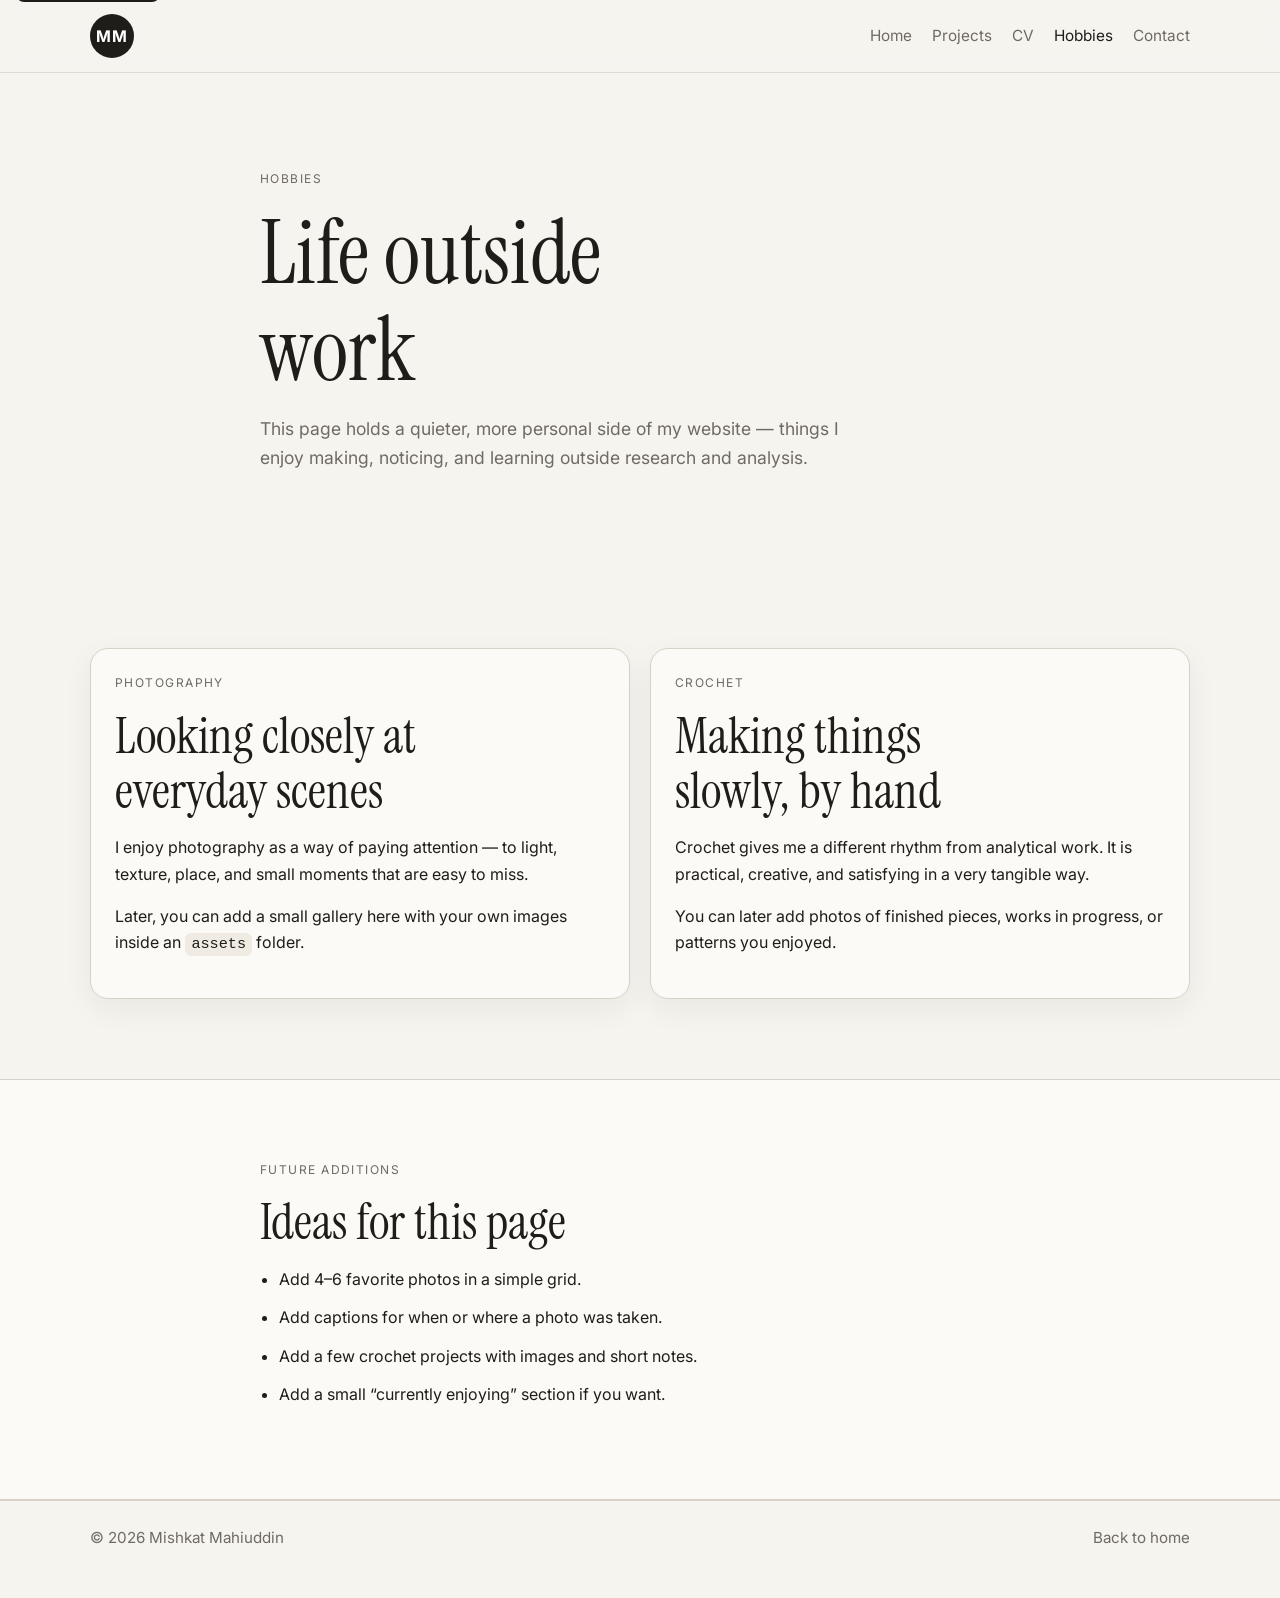
==== hobbies.html @ cae838ce "Add files via upload" ====
<!DOCTYPE html>
<html lang="en">
<head>
  <meta charset="UTF-8" />
  <meta name="viewport" content="width=device-width, initial-scale=1.0" />
  <title>Hobbies | Mishkat Mahiuddin</title>
  <meta
    name="description"
    content="Hobbies and interests of Mishkat Mahiuddin, including photography and crochet."
  />
  <link rel="preconnect" href="https://fonts.googleapis.com" />
  <link rel="preconnect" href="https://fonts.gstatic.com" crossorigin />
  <link
    href="https://fonts.googleapis.com/css2?family=Instrument+Serif:ital@0;1&family=Inter:wght@400;500;600;700&display=swap"
    rel="stylesheet"
  />
  <link rel="stylesheet" href="style.css" />
</head>
<body>
  <a class="skip-link" href="#main">Skip to content</a>

  <header class="site-header">
    <div class="container nav-wrap">
      <a href="index.html" class="brand">MM</a>
      <nav class="nav" aria-label="Main navigation">
        <a href="index.html">Home</a>
        <a href="index.html#projects">Projects</a>
        <a href="index.html#cv">CV</a>
        <a href="hobbies.html" aria-current="page">Hobbies</a>
        <a href="index.html#contact">Contact</a>
      </nav>
    </div>
  </header>

  <main id="main">
    <section class="section page-hero">
      <div class="container narrow">
        <p class="section-label">Hobbies</p>
        <h1>Life outside work</h1>
        <p class="hero-text">
          This page holds a quieter, more personal side of my website — things I enjoy making,
          noticing, and learning outside research and analysis.
        </p>
      </div>
    </section>

    <section class="section">
      <div class="container">
        <div class="hobby-grid">
          <article class="hobby-card">
            <p class="card-tag">Photography</p>
            <h2>Looking closely at everyday scenes</h2>
            <p>
              I enjoy photography as a way of paying attention — to light, texture, place, and small
              moments that are easy to miss.
            </p>
            <p>
              Later, you can add a small gallery here with your own images inside an
              <code>assets</code> folder.
            </p>
          </article>

          <article class="hobby-card">
            <p class="card-tag">Crochet</p>
            <h2>Making things slowly, by hand</h2>
            <p>
              Crochet gives me a different rhythm from analytical work. It is practical, creative,
              and satisfying in a very tangible way.
            </p>
            <p>
              You can later add photos of finished pieces, works in progress, or patterns you enjoyed.
            </p>
          </article>
        </div>
      </div>
    </section>

    <section class="section section-alt">
      <div class="container narrow">
        <p class="section-label">Future additions</p>
        <h2>Ideas for this page</h2>
        <ul class="plain-list">
          <li>Add 4–6 favorite photos in a simple grid.</li>
          <li>Add captions for when or where a photo was taken.</li>
          <li>Add a few crochet projects with images and short notes.</li>
          <li>Add a small “currently enjoying” section if you want.</li>
        </ul>
      </div>
    </section>
  </main>

  <footer class="site-footer">
    <div class="container footer-wrap">
      <p>© 2026 Mishkat Mahiuddin</p>
      <a href="index.html">Back to home</a>
    </div>
  </footer>
</body>
</html>
---- style.css ----
:root {
  --bg: #f6f4ef;
  --surface: #fbfaf7;
  --surface-2: #efeae2;
  --text: #1f1d1a;
  --muted: #6f6a62;
  --border: #d8d1c7;
  --accent: #1f5f63;
  --accent-dark: #184b4e;
  --accent-soft: #d7e7e6;
  --shadow: 0 10px 30px rgba(31, 29, 26, 0.06);

  --container: 1100px;
  --narrow: 760px;

  --font-body: "Inter", sans-serif;
  --font-display: "Instrument Serif", serif;

  --radius: 18px;
}

*,
*::before,
*::after {
  box-sizing: border-box;
}

html {
  scroll-behavior: smooth;
}

body {
  margin: 0;
  font-family: var(--font-body);
  background: var(--bg);
  color: var(--text);
  line-height: 1.65;
}

img {
  max-width: 100%;
  display: block;
}

a {
  color: inherit;
  text-decoration: none;
}

code {
  font-family: ui-monospace, SFMono-Regular, Menlo, Consolas, monospace;
  background: var(--surface-2);
  padding: 0.15rem 0.4rem;
  border-radius: 6px;
  font-size: 0.95em;
}

.skip-link {
  position: absolute;
  left: 1rem;
  top: -3rem;
  background: var(--text);
  color: white;
  padding: 0.75rem 1rem;
  border-radius: 8px;
  z-index: 100;
}

.skip-link:focus {
  top: 1rem;
}

.container {
  width: min(100% - 2rem, var(--container));
  margin-inline: auto;
}

.narrow {
  width: min(100%, var(--narrow));
}

.section {
  padding: 5rem 0;
}

.section-alt {
  background: var(--surface);
  border-top: 1px solid var(--border);
  border-bottom: 1px solid var(--border);
}

.site-header {
  position: sticky;
  top: 0;
  z-index: 10;
  backdrop-filter: blur(10px);
  background: rgba(246, 244, 239, 0.88);
  border-bottom: 1px solid rgba(216, 209, 199, 0.7);
}

.nav-wrap {
  display: flex;
  align-items: center;
  justify-content: space-between;
  min-height: 72px;
  gap: 1rem;
}

.brand {
  width: 44px;
  height: 44px;
  border-radius: 999px;
  display: grid;
  place-items: center;
  background: var(--text);
  color: white;
  font-weight: 700;
  letter-spacing: 0.04em;
}

.nav {
  display: flex;
  flex-wrap: wrap;
  gap: 1rem 1.25rem;
}

.nav a {
  color: var(--muted);
  font-size: 0.96rem;
}

.nav a:hover,
.nav a[aria-current="page"] {
  color: var(--text);
}

.hero {
  padding-top: 6rem;
}

.hero-grid {
  display: grid;
  grid-template-columns: 1.5fr 0.9fr;
  gap: 2rem;
  align-items: end;
}

.eyebrow,
.section-label,
.card-tag {
  text-transform: uppercase;
  letter-spacing: 0.12em;
  font-size: 0.75rem;
  color: var(--muted);
}

h1,
h2,
h3 {
  margin: 0 0 1rem;
  line-height: 1.1;
  font-weight: 400;
  font-family: var(--font-display);
}

h1 {
  font-size: clamp(3rem, 7vw, 5.5rem);
  max-width: 10ch;
}

h2 {
  font-size: clamp(2rem, 4vw, 3.1rem);
  max-width: 14ch;
}

h3 {
  font-size: 1.5rem;
}

p {
  margin: 0 0 1rem;
  max-width: 68ch;
}

.hero-text {
  font-size: 1.1rem;
  color: var(--muted);
  max-width: 56ch;
}

.hero-actions {
  display: flex;
  flex-wrap: wrap;
  gap: 0.9rem;
  margin-top: 1.75rem;
}

.button {
  display: inline-flex;
  align-items: center;
  justify-content: center;
  min-height: 44px;
  padding: 0.85rem 1.2rem;
  border-radius: 999px;
  font-weight: 600;
  transition: 180ms ease;
  border: 1px solid transparent;
}

.button-primary {
  background: var(--accent);
  color: white;
}

.button-primary:hover {
  background: var(--accent-dark);
}

.button-secondary {
  border-color: var(--border);
  background: transparent;
}

.button-secondary:hover {
  background: var(--surface);
}

.hero-card,
.project-card,
.info-card,
.hobby-card,
.cv-box {
  background: var(--surface);
  border: 1px solid var(--border);
  border-radius: var(--radius);
  box-shadow: var(--shadow);
}

.hero-card {
  padding: 1.5rem;
}

.hero-card h2 {
  font-size: 1.6rem;
  margin-bottom: 1rem;
}

.meta-list {
  margin: 0;
  padding-left: 1.1rem;
  color: var(--muted);
}

.section-head {
  display: flex;
  align-items: end;
  justify-content: space-between;
  gap: 1rem 2rem;
  margin-bottom: 2rem;
}

.section-note {
  color: var(--muted);
  max-width: 34ch;
}

.card-grid,
.hobby-grid,
.two-col,
.contact-list {
  display: grid;
  gap: 1.25rem;
}

.card-grid {
  grid-template-columns: repeat(3, minmax(0, 1fr));
}

.two-col,
.hobby-grid {
  grid-template-columns: repeat(2, minmax(0, 1fr));
}

.project-card,
.info-card,
.hobby-card {
  padding: 1.5rem;
}

.project-card h3,
.info-card h3 {
  margin-top: 0.5rem;
  font-family: var(--font-body);
  font-weight: 600;
  line-height: 1.25;
}

.card-meta {
  color: var(--muted);
  font-size: 0.95rem;
}

.text-link {
  color: var(--accent);
  font-weight: 600;
}

.cv-box {
  padding: 1.5rem;
  margin-top: 1.5rem;
}

.contact-list {
  grid-template-columns: repeat(auto-fit, minmax(200px, 1fr));
  margin-top: 1.5rem;
}

.contact-list a {
  display: block;
  padding: 1rem 1.1rem;
  background: var(--surface);
  border: 1px solid var(--border);
  border-radius: 14px;
}

.contact-list a:hover {
  border-color: var(--accent);
  color: var(--accent);
}

.page-hero {
  padding-top: 6rem;
}

.plain-list {
  padding-left: 1.2rem;
  margin: 1rem 0 0;
}

.plain-list li {
  margin-bottom: 0.75rem;
}

.site-footer {
  padding: 1.5rem 0 2rem;
  border-top: 1px solid var(--border);
}

.footer-wrap {
  display: flex;
  justify-content: space-between;
  gap: 1rem;
  flex-wrap: wrap;
  color: var(--muted);
  font-size: 0.95rem;
}

@media (max-width: 900px) {
  .hero-grid,
  .card-grid,
  .two-col,
  .hobby-grid {
    grid-template-columns: 1fr;
  }

  .section-head {
    align-items: start;
    flex-direction: column;
  }

  h1 {
    max-width: 12ch;
  }
}

@media (max-width: 640px) {
  .section {
    padding: 4rem 0;
  }

  .nav-wrap {
    align-items: flex-start;
    padding: 0.9rem 0;
    flex-direction: column;
  }

  .nav {
    gap: 0.8rem 1rem;
  }

  .hero {
    padding-top: 4.5rem;
  }

  .button {
    width: 100%;
  }

  .hero-actions {
    flex-direction: column;
  }
}
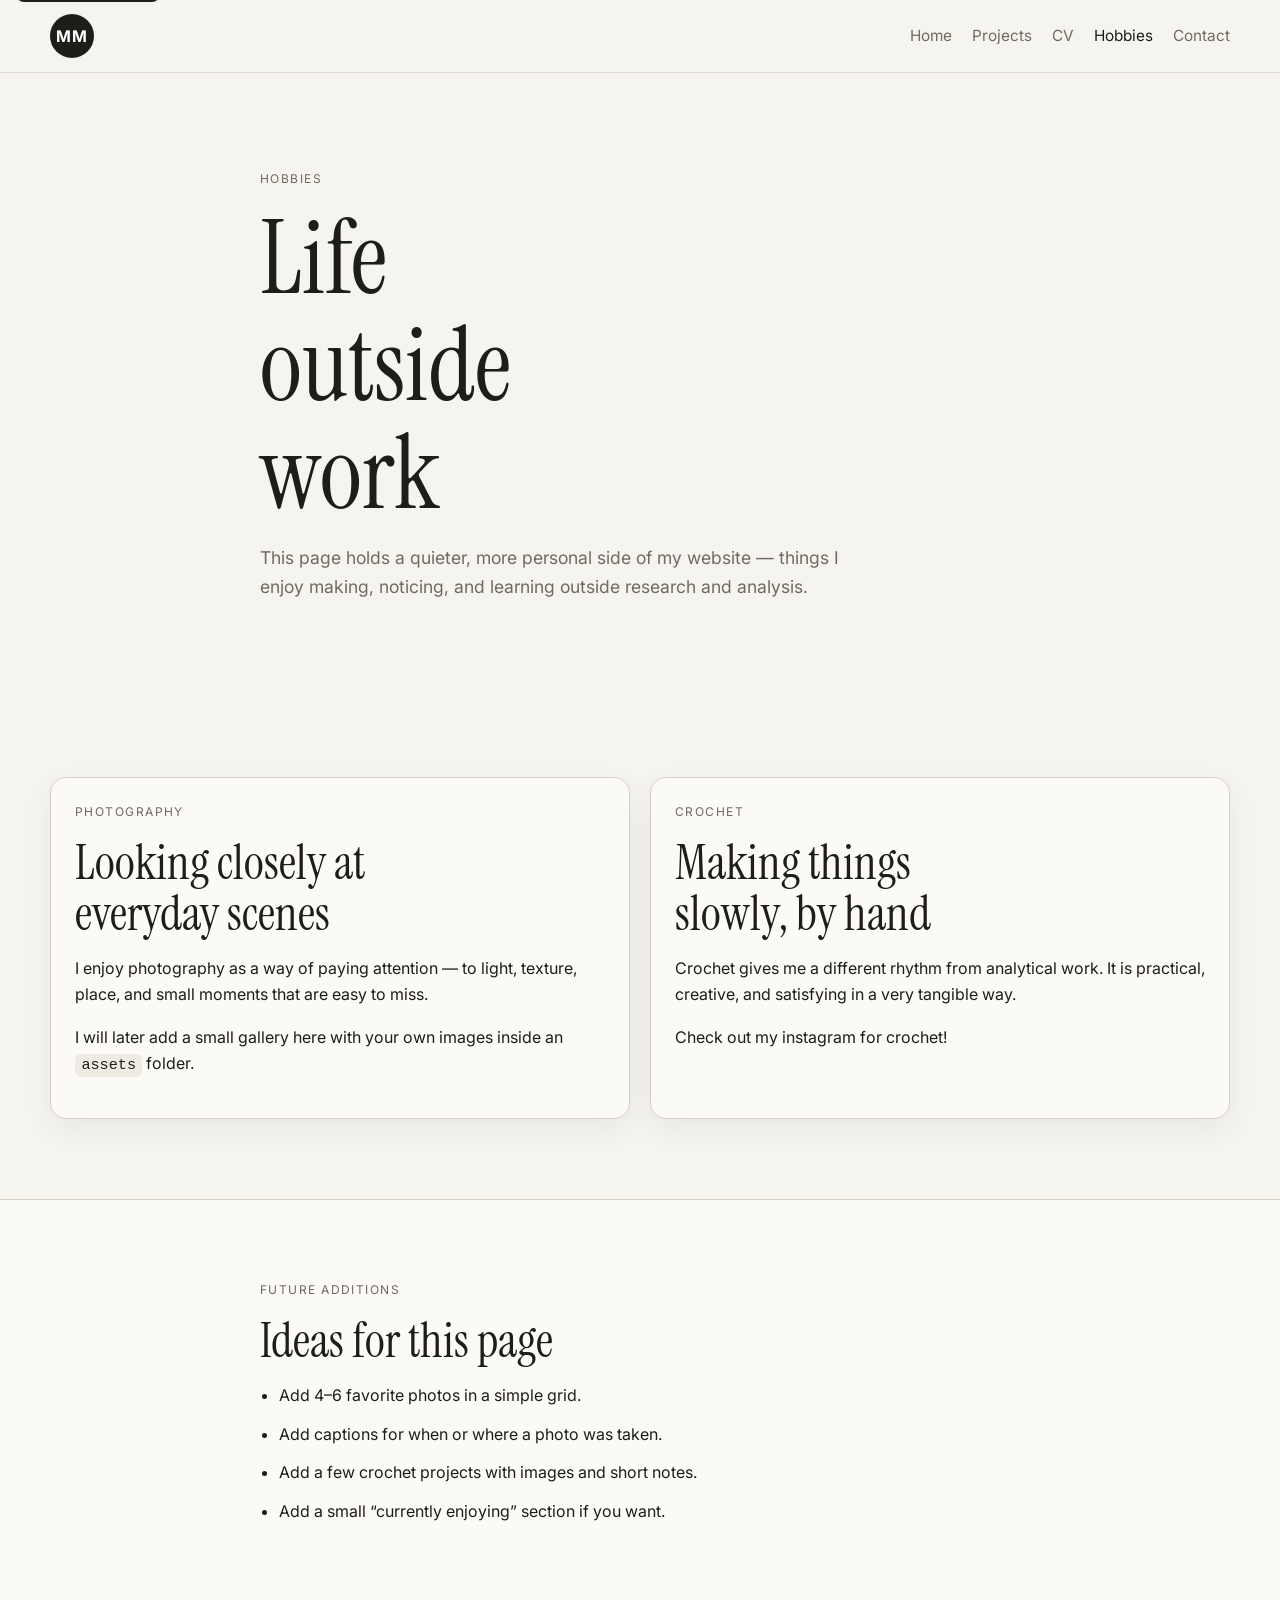
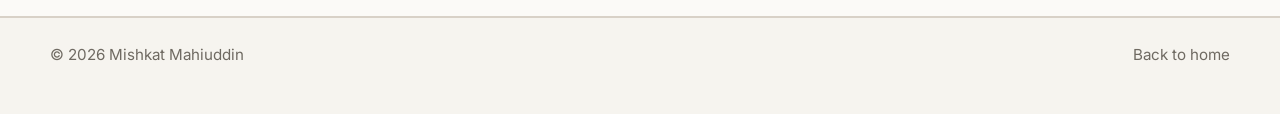
==== commit d2245a35: "Update hobbies.html" ====
--- a/hobbies.html
+++ b/hobbies.html
@@ -55,7 +55,7 @@
               moments that are easy to miss.
             </p>
             <p>
-              Later, you can add a small gallery here with your own images inside an
+             I will later add a small gallery here with your own images inside an
               <code>assets</code> folder.
             </p>
           </article>
@@ -68,7 +68,7 @@
               and satisfying in a very tangible way.
             </p>
             <p>
-              You can later add photos of finished pieces, works in progress, or patterns you enjoyed.
+             <a href="https://www.instagram.com/hobby.kat/?hl=en"> Check out my instagram for crochet! </a>
             </p>
           </article>
         </div>
@@ -96,4 +96,4 @@
     </div>
   </footer>
 </body>
-</html>+</html>
--- a/style.css
+++ b/style.css
@@ -5,18 +5,18 @@
   --text: #1f1d1a;
   --muted: #6f6a62;
   --border: #d8d1c7;
-  --accent: #1f5f63;
-  --accent-dark: #184b4e;
-  --accent-soft: #d7e7e6;
+  --accent: #1f6b70;
+  --accent-dark: #184f53;
   --shadow: 0 10px 30px rgba(31, 29, 26, 0.06);
 
-  --container: 1100px;
+  --container: 1180px;
   --narrow: 760px;
 
   --font-body: "Inter", sans-serif;
   --font-display: "Instrument Serif", serif;
 
-  --radius: 18px;
+  --radius-lg: 22px;
+  --radius-md: 16px;
 }
 
 *,
@@ -31,14 +31,15 @@
 
 body {
   margin: 0;
-  font-family: var(--font-body);
   background: var(--bg);
   color: var(--text);
+  font-family: var(--font-body);
   line-height: 1.65;
 }
 
 img {
   max-width: 100%;
+  height: auto;
   display: block;
 }
 
@@ -60,7 +61,7 @@
   left: 1rem;
   top: -3rem;
   background: var(--text);
-  color: white;
+  color: #fff;
   padding: 0.75rem 1rem;
   border-radius: 8px;
   z-index: 100;
@@ -92,17 +93,17 @@
 .site-header {
   position: sticky;
   top: 0;
-  z-index: 10;
+  z-index: 50;
+  background: rgba(246, 244, 239, 0.9);
   backdrop-filter: blur(10px);
-  background: rgba(246, 244, 239, 0.88);
-  border-bottom: 1px solid rgba(216, 209, 199, 0.7);
+  border-bottom: 1px solid rgba(216, 209, 199, 0.8);
 }
 
 .nav-wrap {
+  min-height: 72px;
   display: flex;
   align-items: center;
   justify-content: space-between;
-  min-height: 72px;
   gap: 1rem;
 }
 
@@ -113,7 +114,7 @@
   display: grid;
   place-items: center;
   background: var(--text);
-  color: white;
+  color: #fff;
   font-weight: 700;
   letter-spacing: 0.04em;
 }
@@ -132,17 +133,6 @@
 .nav a:hover,
 .nav a[aria-current="page"] {
   color: var(--text);
-}
-
-.hero {
-  padding-top: 6rem;
-}
-
-.hero-grid {
-  display: grid;
-  grid-template-columns: 1.5fr 0.9fr;
-  gap: 2rem;
-  align-items: end;
 }
 
 .eyebrow,
@@ -158,23 +148,23 @@
 h2,
 h3 {
   margin: 0 0 1rem;
-  line-height: 1.1;
+  line-height: 1.05;
   font-weight: 400;
   font-family: var(--font-display);
 }
 
 h1 {
-  font-size: clamp(3rem, 7vw, 5.5rem);
-  max-width: 10ch;
+  font-size: clamp(3.6rem, 8vw, 6.6rem);
+  max-width: 7ch;
 }
 
 h2 {
-  font-size: clamp(2rem, 4vw, 3.1rem);
+  font-size: clamp(2rem, 4vw, 3rem);
   max-width: 14ch;
 }
 
 h3 {
-  font-size: 1.5rem;
+  font-size: 1.45rem;
 }
 
 p {
@@ -188,41 +178,56 @@
   max-width: 56ch;
 }
 
+.hero {
+  padding-top: 4.5rem;
+  padding-bottom: 4rem;
+}
+
+.hero-grid {
+  display: grid;
+  grid-template-columns: minmax(0, 1.3fr) minmax(320px, 420px);
+  gap: 3rem;
+  align-items: start;
+}
+
+.hero-copy {
+  display: flex;
+  flex-direction: column;
+  justify-content: flex-start;
+}
+
 .hero-actions {
   display: flex;
   flex-wrap: wrap;
   gap: 0.9rem;
-  margin-top: 1.75rem;
-}
-
-.button {
-  display: inline-flex;
-  align-items: center;
-  justify-content: center;
-  min-height: 44px;
-  padding: 0.85rem 1.2rem;
-  border-radius: 999px;
-  font-weight: 600;
-  transition: 180ms ease;
-  border: 1px solid transparent;
-}
-
-.button-primary {
-  background: var(--accent);
-  color: white;
-}
-
-.button-primary:hover {
-  background: var(--accent-dark);
-}
-
-.button-secondary {
-  border-color: var(--border);
-  background: transparent;
-}
-
-.button-secondary:hover {
+  margin-top: 1.5rem;
+  margin-bottom: 0;
+}
+
+.hero-side {
+  display: flex;
+  flex-direction: column;
+  gap: 0;
+  align-items: stretch;
+}
+
+.hero-image-wrap {
+  width: 100%;
+  margin: 0;
+  line-height: 0;
+}
+
+.profile-photo {
+  display: block;
+  width: 100%;
+  aspect-ratio: 4 / 5;
+  object-fit: cover;
+  margin: 0;
   background: var(--surface);
+  border: 1px solid var(--border);
+  border-bottom: 0;
+  border-radius: var(--radius-lg) var(--radius-lg) 0 0;
+  box-shadow: var(--shadow);
 }
 
 .hero-card,
@@ -232,23 +237,61 @@
 .cv-box {
   background: var(--surface);
   border: 1px solid var(--border);
-  border-radius: var(--radius);
   box-shadow: var(--shadow);
 }
 
-.hero-card {
+.quick-profile {
+  width: 100%;
+  margin: 0;
   padding: 1.5rem;
-}
-
-.hero-card h2 {
-  font-size: 1.6rem;
-  margin-bottom: 1rem;
+  border-top: 0;
+  border-radius: 0 0 var(--radius-lg) var(--radius-lg);
+}
+
+.quick-profile h2 {
+  font-size: 1.45rem;
+  margin-bottom: 0.8rem;
+  max-width: 10ch;
 }
 
 .meta-list {
   margin: 0;
-  padding-left: 1.1rem;
-  color: var(--muted);
+  padding-left: 1.25rem;
+  color: var(--muted);
+}
+
+.meta-list li + li {
+  margin-top: 0.55rem;
+}
+
+.button {
+  display: inline-flex;
+  align-items: center;
+  justify-content: center;
+  min-height: 44px;
+  padding: 0.85rem 1.25rem;
+  border-radius: 999px;
+  font-weight: 600;
+  transition: 180ms ease;
+  border: 1px solid transparent;
+}
+
+.button-primary {
+  background: var(--accent);
+  color: #fff;
+}
+
+.button-primary:hover {
+  background: var(--accent-dark);
+}
+
+.button-secondary {
+  background: transparent;
+  border-color: var(--border);
+}
+
+.button-secondary:hover {
+  background: var(--surface);
 }
 
 .section-head {
@@ -265,8 +308,8 @@
 }
 
 .card-grid,
+.two-col,
 .hobby-grid,
-.two-col,
 .contact-list {
   display: grid;
   gap: 1.25rem;
@@ -285,6 +328,7 @@
 .info-card,
 .hobby-card {
   padding: 1.5rem;
+  border-radius: var(--radius-md);
 }
 
 .project-card h3,
@@ -308,6 +352,7 @@
 .cv-box {
   padding: 1.5rem;
   margin-top: 1.5rem;
+  border-radius: var(--radius-md);
 }
 
 .contact-list {
@@ -355,8 +400,16 @@
   font-size: 0.95rem;
 }
 
-@media (max-width: 900px) {
-  .hero-grid,
+@media (max-width: 980px) {
+  .hero-grid {
+    grid-template-columns: 1fr;
+    gap: 2rem;
+  }
+
+  .hero-side {
+    max-width: 380px;
+  }
+
   .card-grid,
   .two-col,
   .hobby-grid {
@@ -364,12 +417,8 @@
   }
 
   .section-head {
+    flex-direction: column;
     align-items: start;
-    flex-direction: column;
-  }
-
-  h1 {
-    max-width: 12ch;
   }
 }
 
@@ -379,9 +428,9 @@
   }
 
   .nav-wrap {
+    flex-direction: column;
     align-items: flex-start;
     padding: 0.9rem 0;
-    flex-direction: column;
   }
 
   .nav {
@@ -389,14 +438,23 @@
   }
 
   .hero {
-    padding-top: 4.5rem;
+    padding-top: 3.5rem;
+  }
+
+  h1 {
+    max-width: 8ch;
+    font-size: clamp(3rem, 16vw, 4.8rem);
+  }
+
+  .hero-actions {
+    flex-direction: column;
   }
 
   .button {
     width: 100%;
   }
 
-  .hero-actions {
-    flex-direction: column;
-  }
-}+  .hero-side {
+    max-width: 100%;
+  }
+}
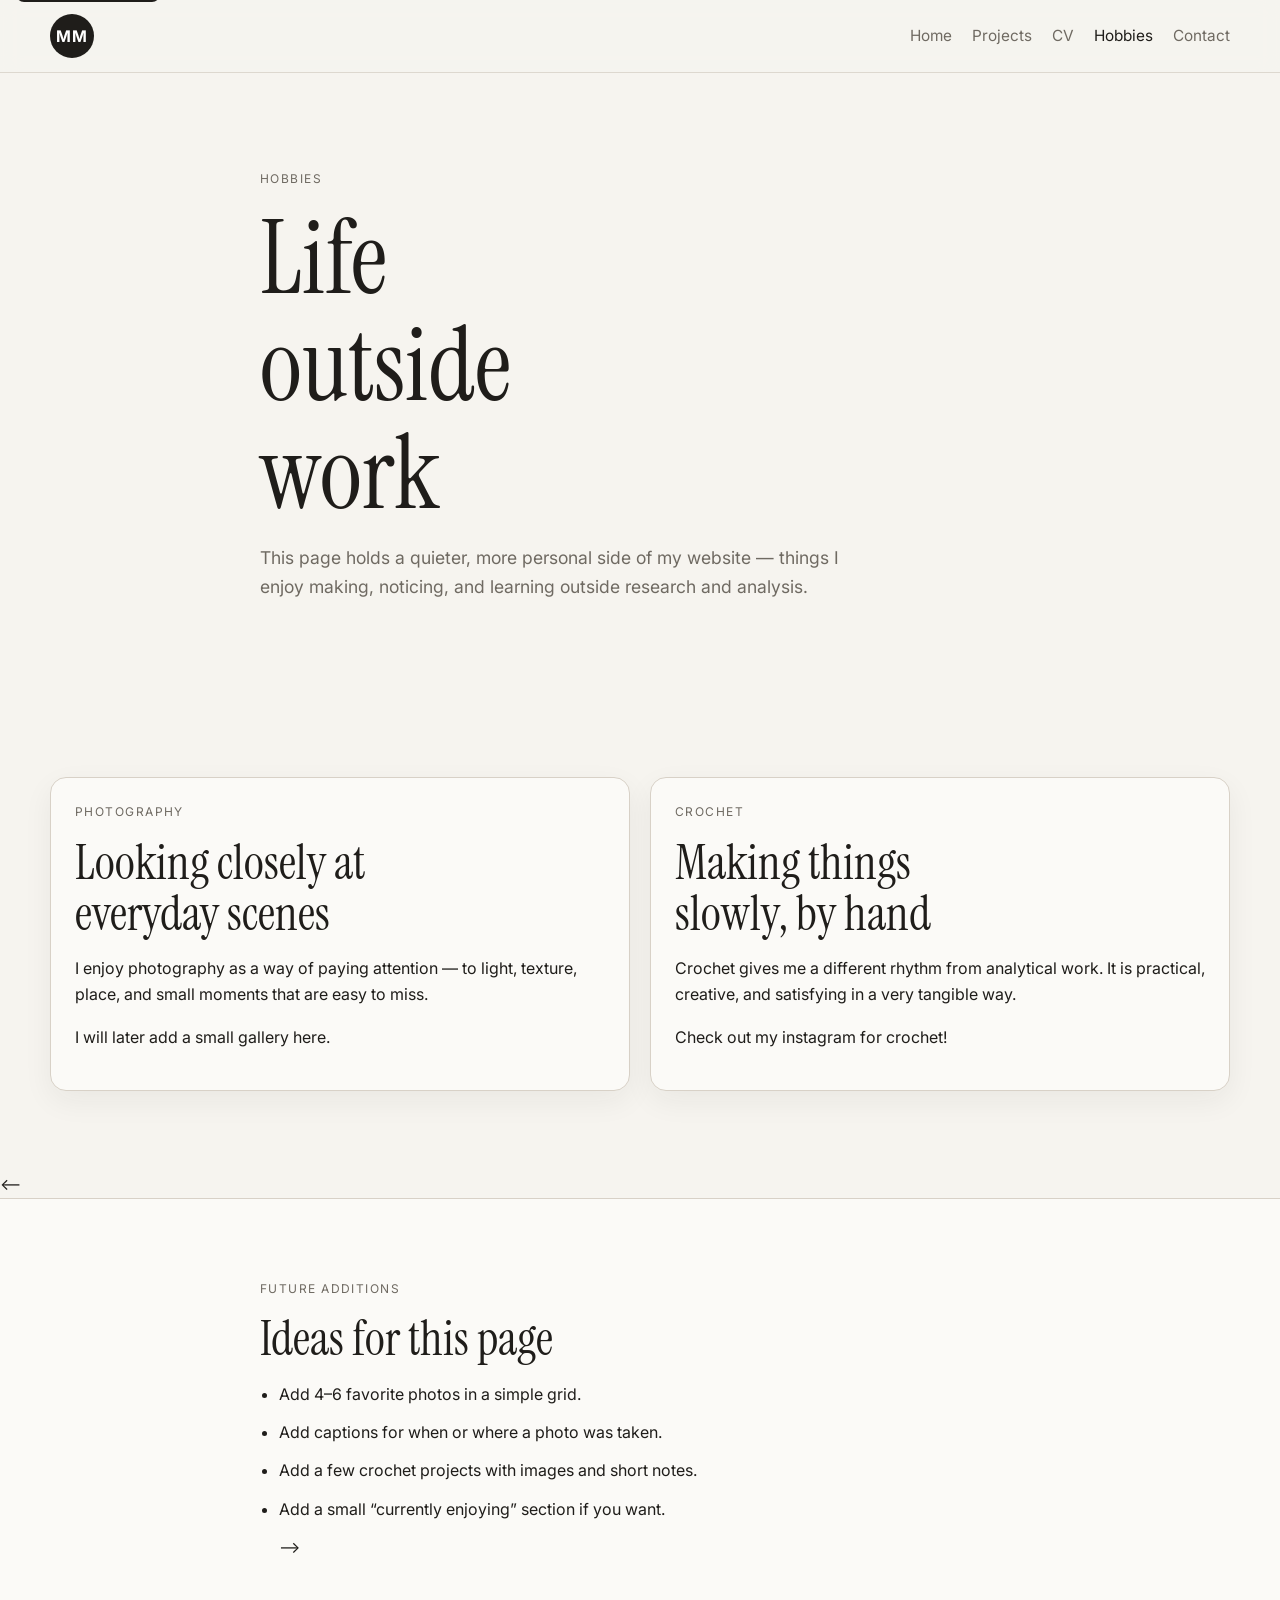
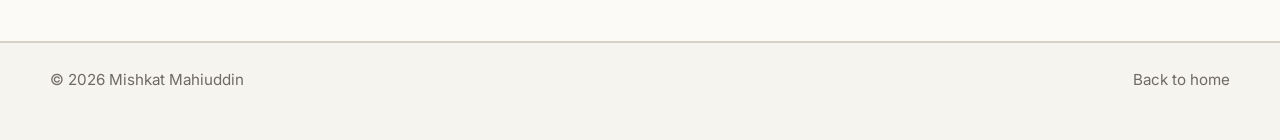
==== commit f928e5be: "Update hobbies.html" ====
--- a/hobbies.html
+++ b/hobbies.html
@@ -55,8 +55,7 @@
               moments that are easy to miss.
             </p>
             <p>
-             I will later add a small gallery here with your own images inside an
-              <code>assets</code> folder.
+             I will later add a small gallery here.
             </p>
           </article>
 
@@ -75,7 +74,7 @@
       </div>
     </section>
 
-    <section class="section section-alt">
+   <-- <section class="section section-alt">
       <div class="container narrow">
         <p class="section-label">Future additions</p>
         <h2>Ideas for this page</h2>
@@ -83,7 +82,7 @@
           <li>Add 4–6 favorite photos in a simple grid.</li>
           <li>Add captions for when or where a photo was taken.</li>
           <li>Add a few crochet projects with images and short notes.</li>
-          <li>Add a small “currently enjoying” section if you want.</li>
+          <li>Add a small “currently enjoying” section if you want.</li> -->
         </ul>
       </div>
     </section>
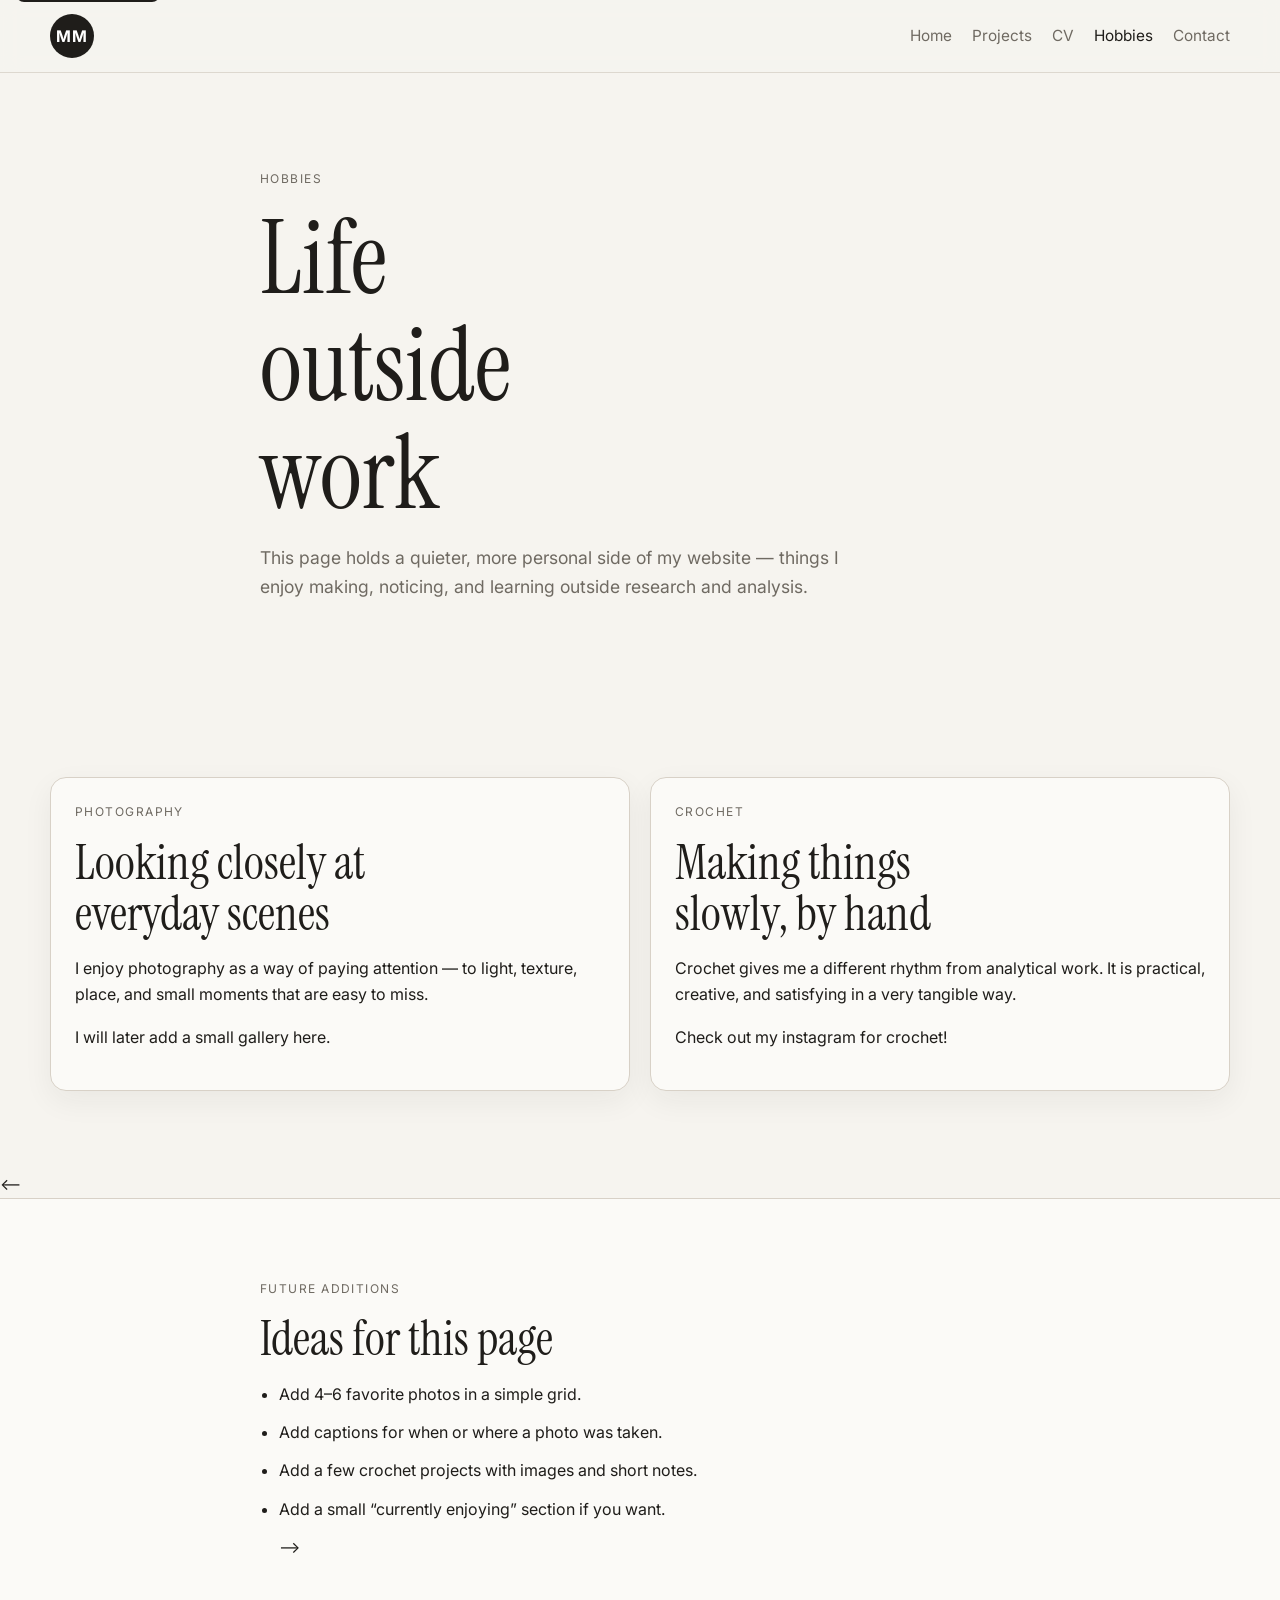
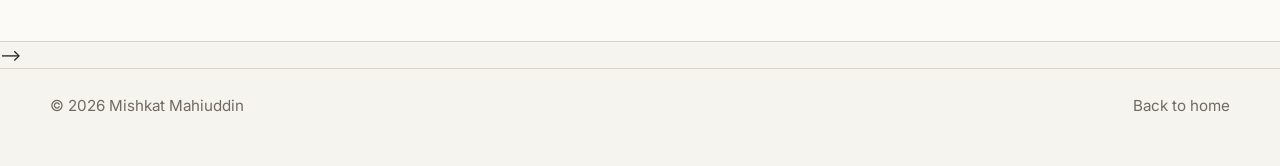
==== commit 8615dc78: "Update hobbies.html" ====
--- a/hobbies.html
+++ b/hobbies.html
@@ -85,8 +85,8 @@
           <li>Add a small “currently enjoying” section if you want.</li> -->
         </ul>
       </div>
-    </section>
-  </main>
+    </section> -->
+  </main> 
 
   <footer class="site-footer">
     <div class="container footer-wrap">
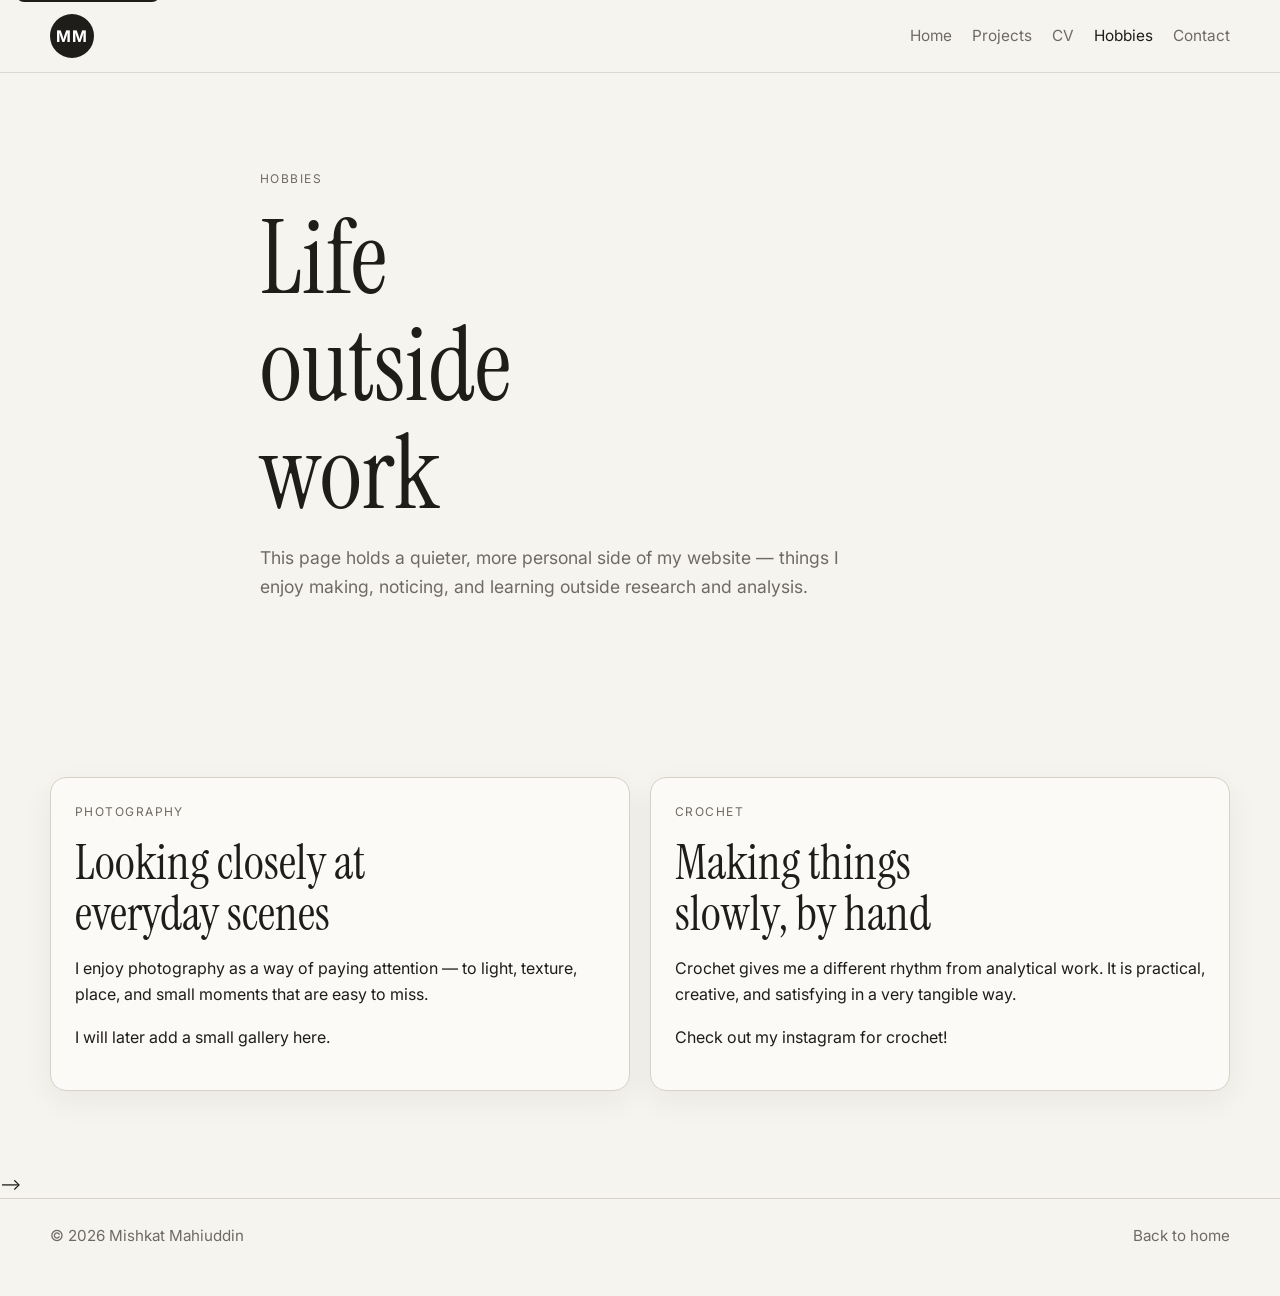
==== commit 50591b91: "Update hobbies.html" ====
--- a/hobbies.html
+++ b/hobbies.html
@@ -74,7 +74,7 @@
       </div>
     </section>
 
-   <-- <section class="section section-alt">
+   <!-- <section class="section section-alt">
       <div class="container narrow">
         <p class="section-label">Future additions</p>
         <h2>Ideas for this page</h2>
--- a/style.css
+++ b/style.css
@@ -178,14 +178,9 @@
   max-width: 56ch;
 }
 
-.hero {
-  padding-top: 4.5rem;
-  padding-bottom: 4rem;
-}
-
 .hero-grid {
   display: grid;
-  grid-template-columns: minmax(0, 1.3fr) minmax(320px, 420px);
+  grid-template-columns: minmax(0, 1.3fr) minmax(280px, 420px);
   gap: 3rem;
   align-items: start;
 }
@@ -193,15 +188,6 @@
 .hero-copy {
   display: flex;
   flex-direction: column;
-  justify-content: flex-start;
-}
-
-.hero-actions {
-  display: flex;
-  flex-wrap: wrap;
-  gap: 0.9rem;
-  margin-top: 1.5rem;
-  margin-bottom: 0;
 }
 
 .hero-side {
@@ -211,25 +197,24 @@
   align-items: stretch;
 }
 
-.hero-image-wrap {
-  width: 100%;
-  margin: 0;
-  line-height: 0;
-}
-
-.profile-photo {
+.free-photo {
   display: block;
   width: 100%;
-  aspect-ratio: 4 / 5;
-  object-fit: cover;
-  margin: 0;
-  background: var(--surface);
-  border: 1px solid var(--border);
-  border-bottom: 0;
-  border-radius: var(--radius-lg) var(--radius-lg) 0 0;
-  box-shadow: var(--shadow);
-}
-
+  height: auto;
+  max-width: 380px;
+  margin-left: auto;
+  margin-right: 0;
+  border: 0;
+  border-radius: 0;
+  box-shadow: none;
+  background: transparent;
+}
+
+.quick-profile {
+  margin-top: 0.5rem;
+  width: 100%;
+  padding: 1.5rem;
+}
 .hero-card,
 .project-card,
 .info-card,
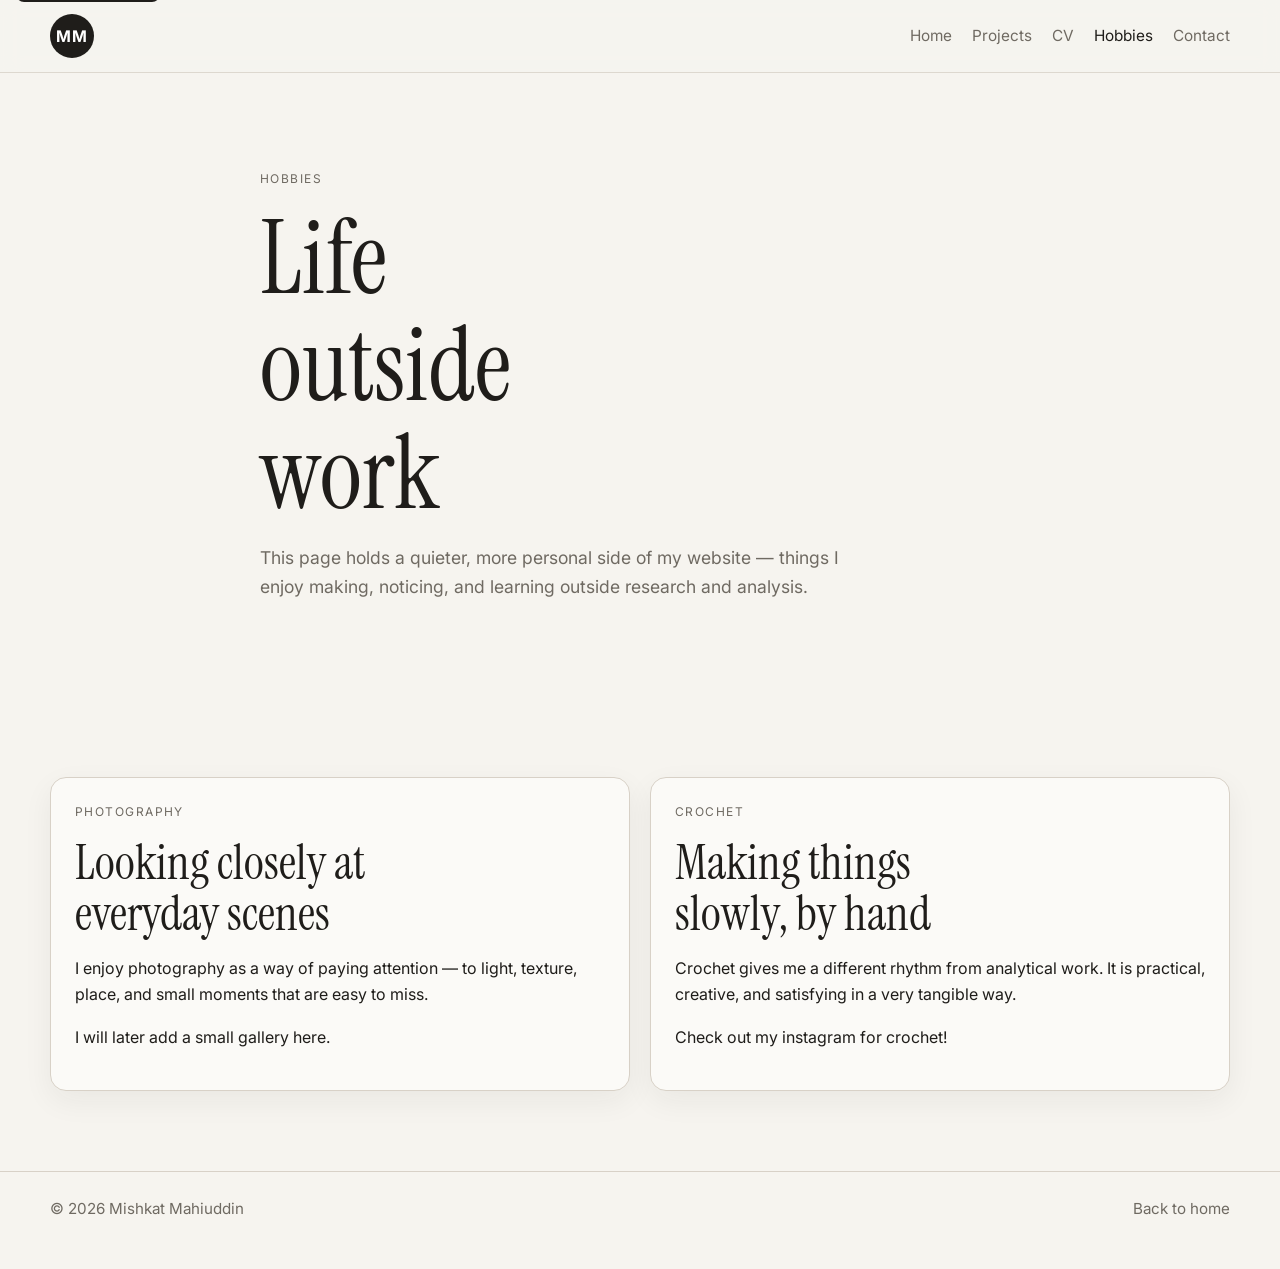
==== commit 6fe022e6: "Update hobbies.html" ====
--- a/hobbies.html
+++ b/hobbies.html
@@ -67,7 +67,7 @@
               and satisfying in a very tangible way.
             </p>
             <p>
-             <a href="https://www.instagram.com/hobby.kat/?hl=en"> Check out my instagram for crochet! </a>
+             <a href="https://www.instagram.com/hobby.kat/?hl=en" class="custom-link"> Check out my instagram for crochet! </a>
             </p>
           </article>
         </div>
@@ -82,7 +82,7 @@
           <li>Add 4–6 favorite photos in a simple grid.</li>
           <li>Add captions for when or where a photo was taken.</li>
           <li>Add a few crochet projects with images and short notes.</li>
-          <li>Add a small “currently enjoying” section if you want.</li> -->
+          <li>Add a small “currently enjoying” section if you want.</li> 
         </ul>
       </div>
     </section> -->
--- a/style.css
+++ b/style.css
@@ -442,4 +442,19 @@
   .hero-side {
     max-width: 100%;
   }
-}
+  .custom-link:link {
+  color: blue;
+}
+
+.custom-link:visited {
+  color: purple;
+}
+
+.custom-link:hover {
+  color: green;
+}
+
+.custom-link:active {
+  color: red;
+}
+}
